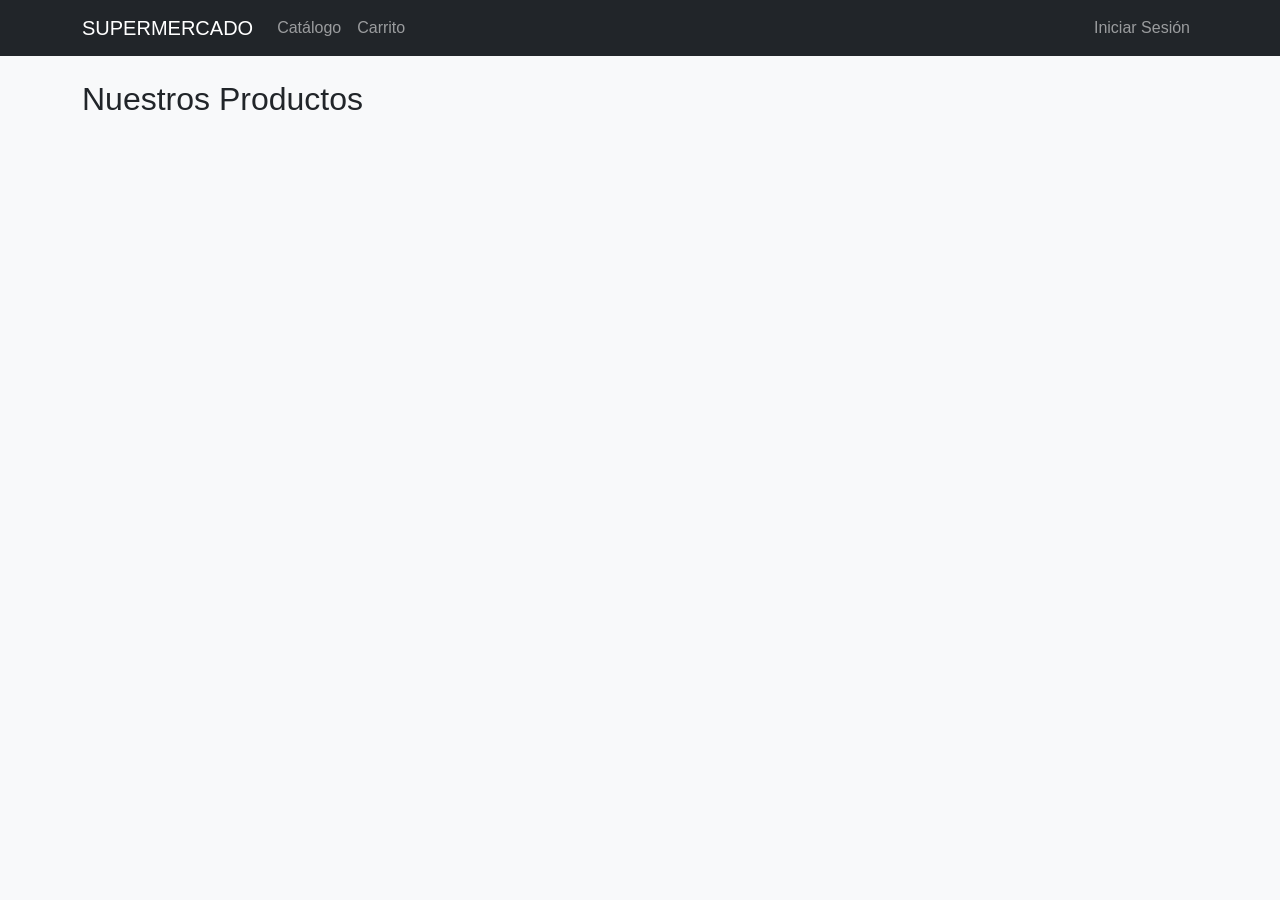
==== pagos/src/main/resources/static/index.html @ 16590ba2 "avanze" ====
<!DOCTYPE html>
<html lang="es">
<head>
    <meta charset="UTF-8">
    <meta name="viewport" content="width=device-width, initial-scale=1.0">
    <title>Supermercado SPA</title>
    <link href="https://cdn.jsdelivr.net/npm/bootstrap@5.3.0/dist/css/bootstrap.min.css" rel="stylesheet">
    <style>
        /* Estilos Flat y SPA */
        body { background-color: #f8f9fa; font-family: 'Segoe UI', Tahoma, Geneva, Verdana, sans-serif; }
        .page { display: none; }
        .active { display: block; }
        .card { border: none; border-radius: 0; box-shadow: 0 2px 5px rgba(0,0,0,0.05); }
        .btn { border-radius: 0; }
    </style>
</head>
<body>

<nav class="navbar navbar-expand-lg navbar-dark bg-dark mb-4">
    <div class="container">
        <a class="navbar-brand" href="#" onclick="APP.showPage('home')">SUPERMERCADO</a>
        <div class="navbar-nav w-100 d-flex justify-content-between">
            <div class="d-flex">
                <a class="nav-link" href="#" onclick="APP.showPage('home')">Catálogo</a>
                <a class="nav-link" href="#" onclick="APP.showPage('cart')">Carrito</a>
            </div>
            <div class="d-flex" id="nav-auth-section">
            </div>
        </div>
    </div>
</nav>

<div class="container">
    <div id="home" class="page active">
        <h2 class="mb-4">Nuestros Productos</h2>
        <div id="product-list" class="row"></div>
    </div>

    <div id="cart" class="page">
        <h2 class="mb-4">Mi Carrito</h2>
        <div class="card p-4">
            <table class="table table-hover">
                <thead><tr><th>Producto</th><th>Cantidad</th><th>Precio</th></tr></thead>
                <tbody id="cart-items"></tbody>
            </table>
            <h4 class="text-end text-primary mb-4">Total: $<span id="total-amount">0.00</span></h4>

            <div class="row justify-content-end">
                <div class="col-md-4">
                    <label class="form-label">Método de Pago:</label>
                    <select id="payment-method" class="form-select mb-3">
                        <option value="CARD">Tarjeta de Crédito/Débito</option>
                        <option value="CASH">Efectivo en Tienda</option>
                    </select>
                    <button class="btn btn-success w-100 btn-lg" onclick="procesarPago()">CONFIRMAR COMPRA</button>
                </div>
            </div>
        </div>
    </div>

    <div id="admin" class="page">
        <h2 class="mb-4">Panel de Administración</h2>
        <div class="card p-4">
            <div id="report-list"></div>
        </div>
    </div>

    <div id="profile" class="page">
        <h2 class="mb-4">Mi Perfil</h2>
        <div class="row">
            <div class="col-md-4 mb-3">
                <div class="card p-4">
                    <h4>Datos Personales</h4>
                    <div id="user-info"></div>
                </div>
            </div>
            <div class="col-md-8">
                <div class="card p-4">
                    <h4>Historial de Compras</h4>
                    <div id="user-orders"></div>
                </div>
            </div>
        </div>
    </div>

    <div id="login" class="page">
        <div class="card p-4 mx-auto mt-5" style="max-width: 400px;">
            <h3 class="text-center mb-4">Iniciar Sesión</h3>
            <input type="email" id="login-email" class="form-control mb-3" placeholder="Correo Electrónico">
            <input type="password" id="login-pass" class="form-control mb-3" placeholder="Contraseña">
            <button class="btn btn-primary w-100 mb-3" onclick="autenticar()">Entrar</button>
            <div class="text-center">
                <a href="#" class="text-decoration-none" onclick="APP.showPage('register')">¿No tienes cuenta? Regístrate</a>
            </div>
        </div>
    </div>

    <div id="register" class="page">
        <div class="card p-4 mx-auto mt-5" style="max-width: 400px;">
            <h3 class="text-center mb-4">Crear Cuenta</h3>
            <input type="text" id="reg-name" class="form-control mb-3" placeholder="Nombre Completo">
            <input type="email" id="reg-email" class="form-control mb-3" placeholder="Correo Electrónico">
            <input type="password" id="reg-pass" class="form-control mb-3" placeholder="Contraseña">
            <button class="btn btn-success w-100" onclick="registrar()">Registrarse</button>
        </div>
    </div>
</div>

<script src="/pagos/src/main/resources/static/js/api.js"></script>
</body>
</html>
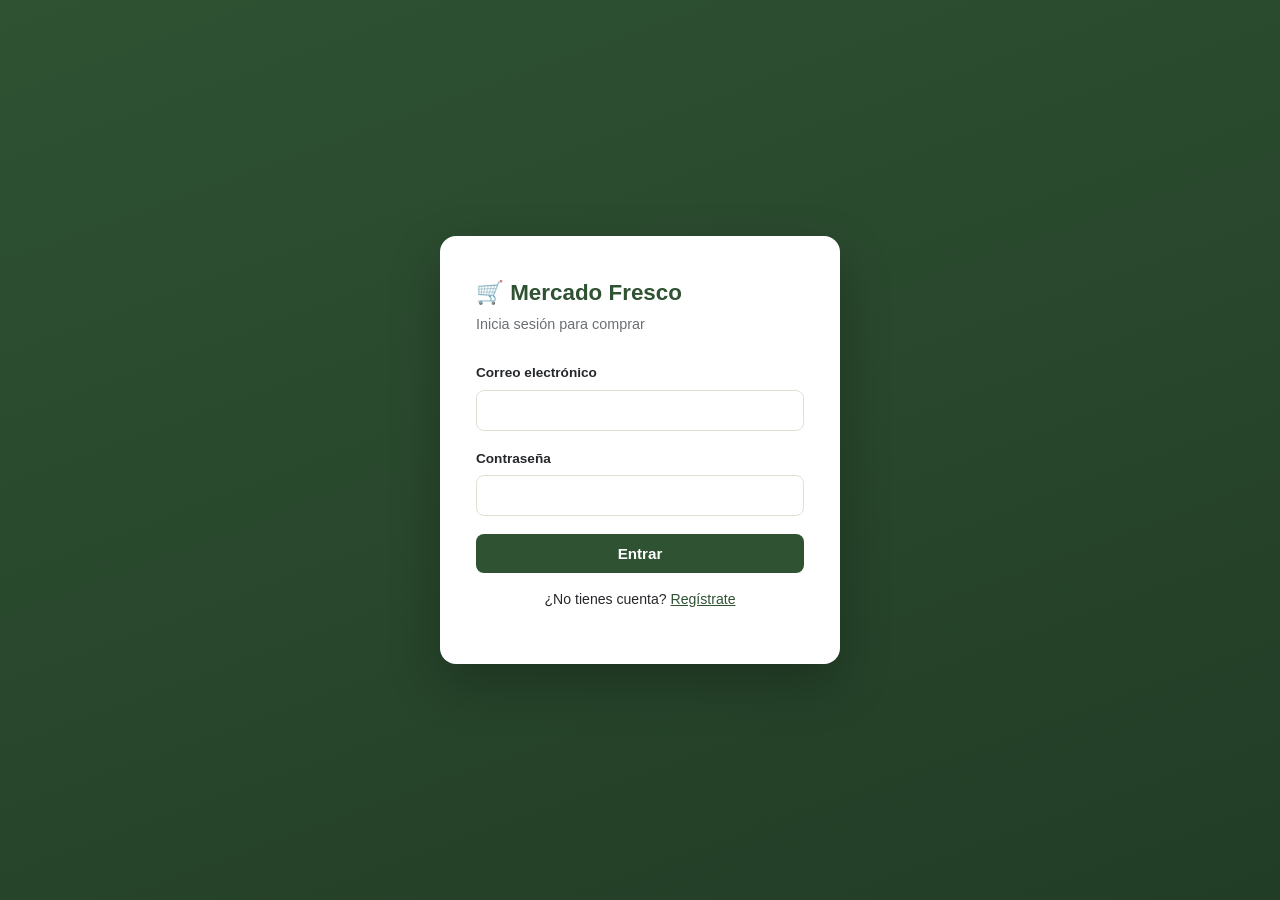
==== commit 86576d9d: "avanze frontend" ====
--- a/pagos/src/main/resources/static/index.html
+++ b/pagos/src/main/resources/static/index.html
@@ -1,111 +1,18 @@
 <!DOCTYPE html>
 <html lang="es">
 <head>
-    <meta charset="UTF-8">
-    <meta name="viewport" content="width=device-width, initial-scale=1.0">
-    <title>Supermercado SPA</title>
-    <link href="https://cdn.jsdelivr.net/npm/bootstrap@5.3.0/dist/css/bootstrap.min.css" rel="stylesheet">
-    <style>
-        /* Estilos Flat y SPA */
-        body { background-color: #f8f9fa; font-family: 'Segoe UI', Tahoma, Geneva, Verdana, sans-serif; }
-        .page { display: none; }
-        .active { display: block; }
-        .card { border: none; border-radius: 0; box-shadow: 0 2px 5px rgba(0,0,0,0.05); }
-        .btn { border-radius: 0; }
-    </style>
+  <meta charset="UTF-8" />
+  <title>Mercado Fresco</title>
 </head>
 <body>
-
-<nav class="navbar navbar-expand-lg navbar-dark bg-dark mb-4">
-    <div class="container">
-        <a class="navbar-brand" href="#" onclick="APP.showPage('home')">SUPERMERCADO</a>
-        <div class="navbar-nav w-100 d-flex justify-content-between">
-            <div class="d-flex">
-                <a class="nav-link" href="#" onclick="APP.showPage('home')">Catálogo</a>
-                <a class="nav-link" href="#" onclick="APP.showPage('cart')">Carrito</a>
-            </div>
-            <div class="d-flex" id="nav-auth-section">
-            </div>
-        </div>
-    </div>
-</nav>
-
-<div class="container">
-    <div id="home" class="page active">
-        <h2 class="mb-4">Nuestros Productos</h2>
-        <div id="product-list" class="row"></div>
-    </div>
-
-    <div id="cart" class="page">
-        <h2 class="mb-4">Mi Carrito</h2>
-        <div class="card p-4">
-            <table class="table table-hover">
-                <thead><tr><th>Producto</th><th>Cantidad</th><th>Precio</th></tr></thead>
-                <tbody id="cart-items"></tbody>
-            </table>
-            <h4 class="text-end text-primary mb-4">Total: $<span id="total-amount">0.00</span></h4>
-
-            <div class="row justify-content-end">
-                <div class="col-md-4">
-                    <label class="form-label">Método de Pago:</label>
-                    <select id="payment-method" class="form-select mb-3">
-                        <option value="CARD">Tarjeta de Crédito/Débito</option>
-                        <option value="CASH">Efectivo en Tienda</option>
-                    </select>
-                    <button class="btn btn-success w-100 btn-lg" onclick="procesarPago()">CONFIRMAR COMPRA</button>
-                </div>
-            </div>
-        </div>
-    </div>
-
-    <div id="admin" class="page">
-        <h2 class="mb-4">Panel de Administración</h2>
-        <div class="card p-4">
-            <div id="report-list"></div>
-        </div>
-    </div>
-
-    <div id="profile" class="page">
-        <h2 class="mb-4">Mi Perfil</h2>
-        <div class="row">
-            <div class="col-md-4 mb-3">
-                <div class="card p-4">
-                    <h4>Datos Personales</h4>
-                    <div id="user-info"></div>
-                </div>
-            </div>
-            <div class="col-md-8">
-                <div class="card p-4">
-                    <h4>Historial de Compras</h4>
-                    <div id="user-orders"></div>
-                </div>
-            </div>
-        </div>
-    </div>
-
-    <div id="login" class="page">
-        <div class="card p-4 mx-auto mt-5" style="max-width: 400px;">
-            <h3 class="text-center mb-4">Iniciar Sesión</h3>
-            <input type="email" id="login-email" class="form-control mb-3" placeholder="Correo Electrónico">
-            <input type="password" id="login-pass" class="form-control mb-3" placeholder="Contraseña">
-            <button class="btn btn-primary w-100 mb-3" onclick="autenticar()">Entrar</button>
-            <div class="text-center">
-                <a href="#" class="text-decoration-none" onclick="APP.showPage('register')">¿No tienes cuenta? Regístrate</a>
-            </div>
-        </div>
-    </div>
-
-    <div id="register" class="page">
-        <div class="card p-4 mx-auto mt-5" style="max-width: 400px;">
-            <h3 class="text-center mb-4">Crear Cuenta</h3>
-            <input type="text" id="reg-name" class="form-control mb-3" placeholder="Nombre Completo">
-            <input type="email" id="reg-email" class="form-control mb-3" placeholder="Correo Electrónico">
-            <input type="password" id="reg-pass" class="form-control mb-3" placeholder="Contraseña">
-            <button class="btn btn-success w-100" onclick="registrar()">Registrarse</button>
-        </div>
-    </div>
-</div>
-
-<script src="/pagos/src/main/resources/static/js/api.js"></script>
+  <script src="js/config.js"></script>
+  <script src="js/api.js"></script>
+  <script>
+    if (Session.isLoggedIn()) {
+      window.location.href = Session.isAdmin() ? "admin-dashboard.html" : "productos.html";
+    } else {
+      window.location.href = "login.html";
+    }
+  </script>
 </body>
-</html>+</html>
